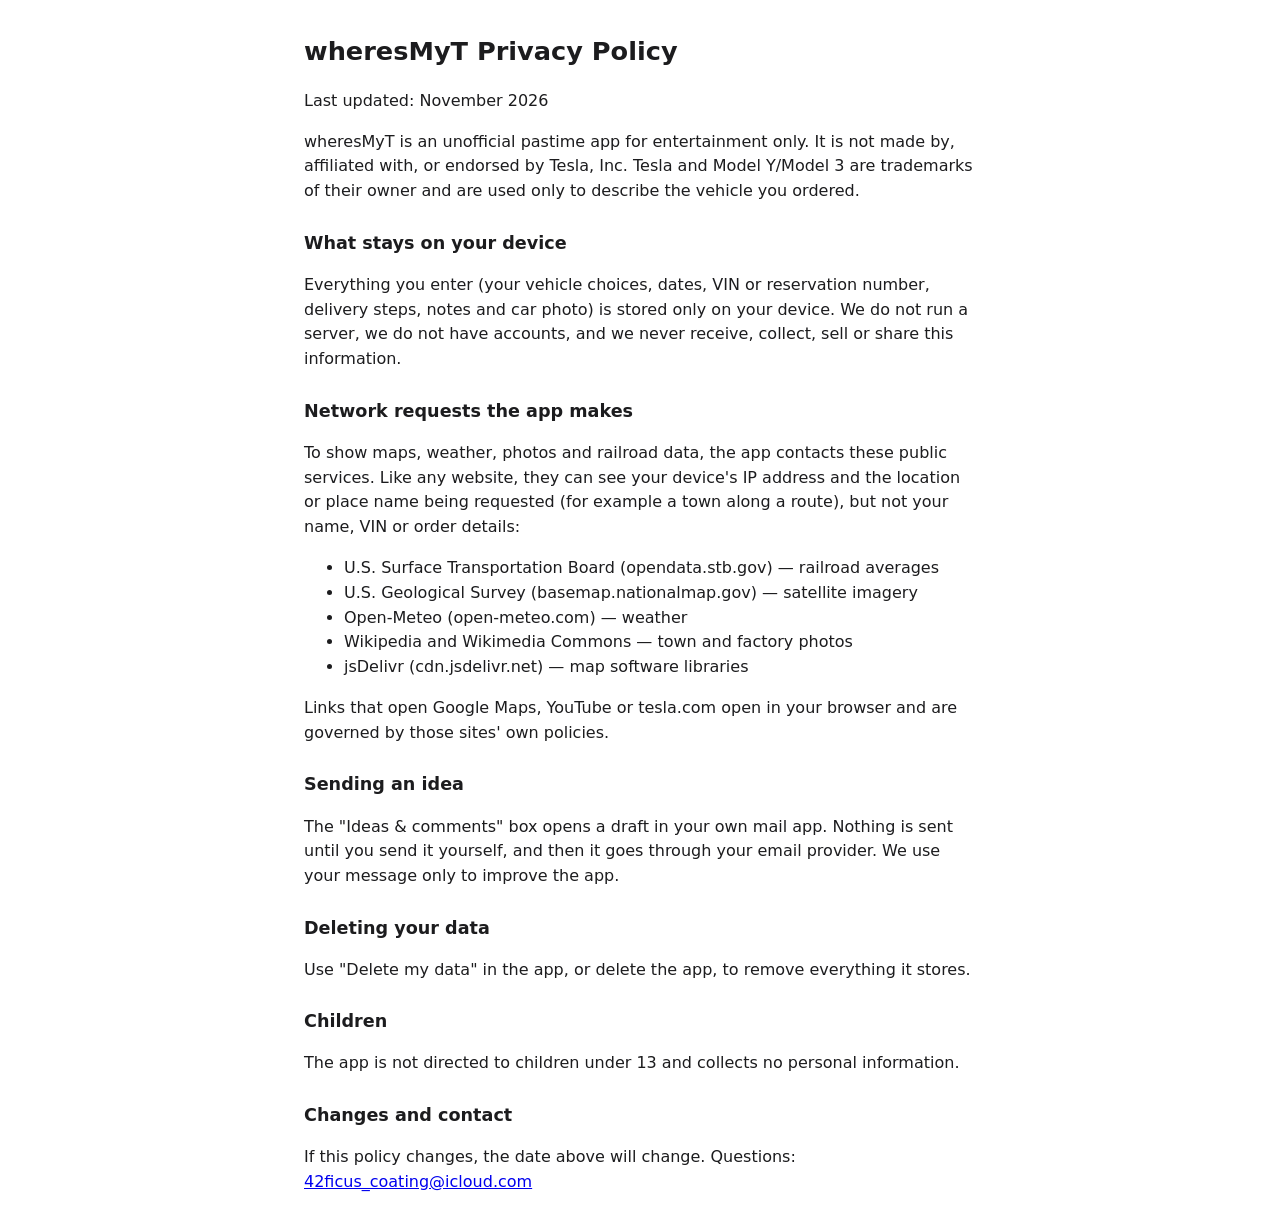
==== privacy.html @ 3daa987d "wheresMyT support and privacy pages Co-Authored-By: Claude Sonnet 5.5 <noreply@anthropic.com>" ====
<!doctype html>
<html lang="en">
<head>
<meta charset="utf-8">
<meta name="viewport" content="width=device-width, initial-scale=1">
<title>wheresMyT Privacy Policy</title>
<style>
  body { font: 16px/1.55 -apple-system, system-ui, Segoe UI, Roboto, sans-serif; max-width: 42rem; margin: 2rem auto; padding: 0 1rem; color: #1c1c1e; }
  h1 { font-size: 1.6rem; } h2 { font-size: 1.1rem; margin-top: 1.6rem; }
  @media (prefers-color-scheme: dark) { body { background: #111; color: #eee; } a { color: #8ab4ff; } }
</style>
</head>
<body>
<h1>wheresMyT Privacy Policy</h1>
<p>Last updated: November 2026</p>

<p>wheresMyT is an unofficial pastime app for entertainment only. It is not made by, affiliated with, or endorsed by Tesla, Inc. Tesla and Model Y/Model 3 are trademarks of their owner and are used only to describe the vehicle you ordered.</p>

<h2>What stays on your device</h2>
<p>Everything you enter (your vehicle choices, dates, VIN or reservation number, delivery steps, notes and car photo) is stored only on your device. We do not run a server, we do not have accounts, and we never receive, collect, sell or share this information.</p>

<h2>Network requests the app makes</h2>
<p>To show maps, weather, photos and railroad data, the app contacts these public services. Like any website, they can see your device's IP address and the location or place name being requested (for example a town along a route), but not your name, VIN or order details:</p>
<ul>
  <li>U.S. Surface Transportation Board (opendata.stb.gov) &mdash; railroad averages</li>
  <li>U.S. Geological Survey (basemap.nationalmap.gov) &mdash; satellite imagery</li>
  <li>Open-Meteo (open-meteo.com) &mdash; weather</li>
  <li>Wikipedia and Wikimedia Commons &mdash; town and factory photos</li>
  <li>jsDelivr (cdn.jsdelivr.net) &mdash; map software libraries</li>
</ul>
<p>Links that open Google Maps, YouTube or tesla.com open in your browser and are governed by those sites' own policies.</p>

<h2>Sending an idea</h2>
<p>The "Ideas &amp; comments" box opens a draft in your own mail app. Nothing is sent until you send it yourself, and then it goes through your email provider. We use your message only to improve the app.</p>

<h2>Deleting your data</h2>
<p>Use "Delete my data" in the app, or delete the app, to remove everything it stores.</p>

<h2>Children</h2>
<p>The app is not directed to children under 13 and collects no personal information.</p>

<h2>Changes and contact</h2>
<p>If this policy changes, the date above will change. Questions: <a href="mailto:42ficus_coating@icloud.com">42ficus_coating@icloud.com</a></p>
</body>
</html>
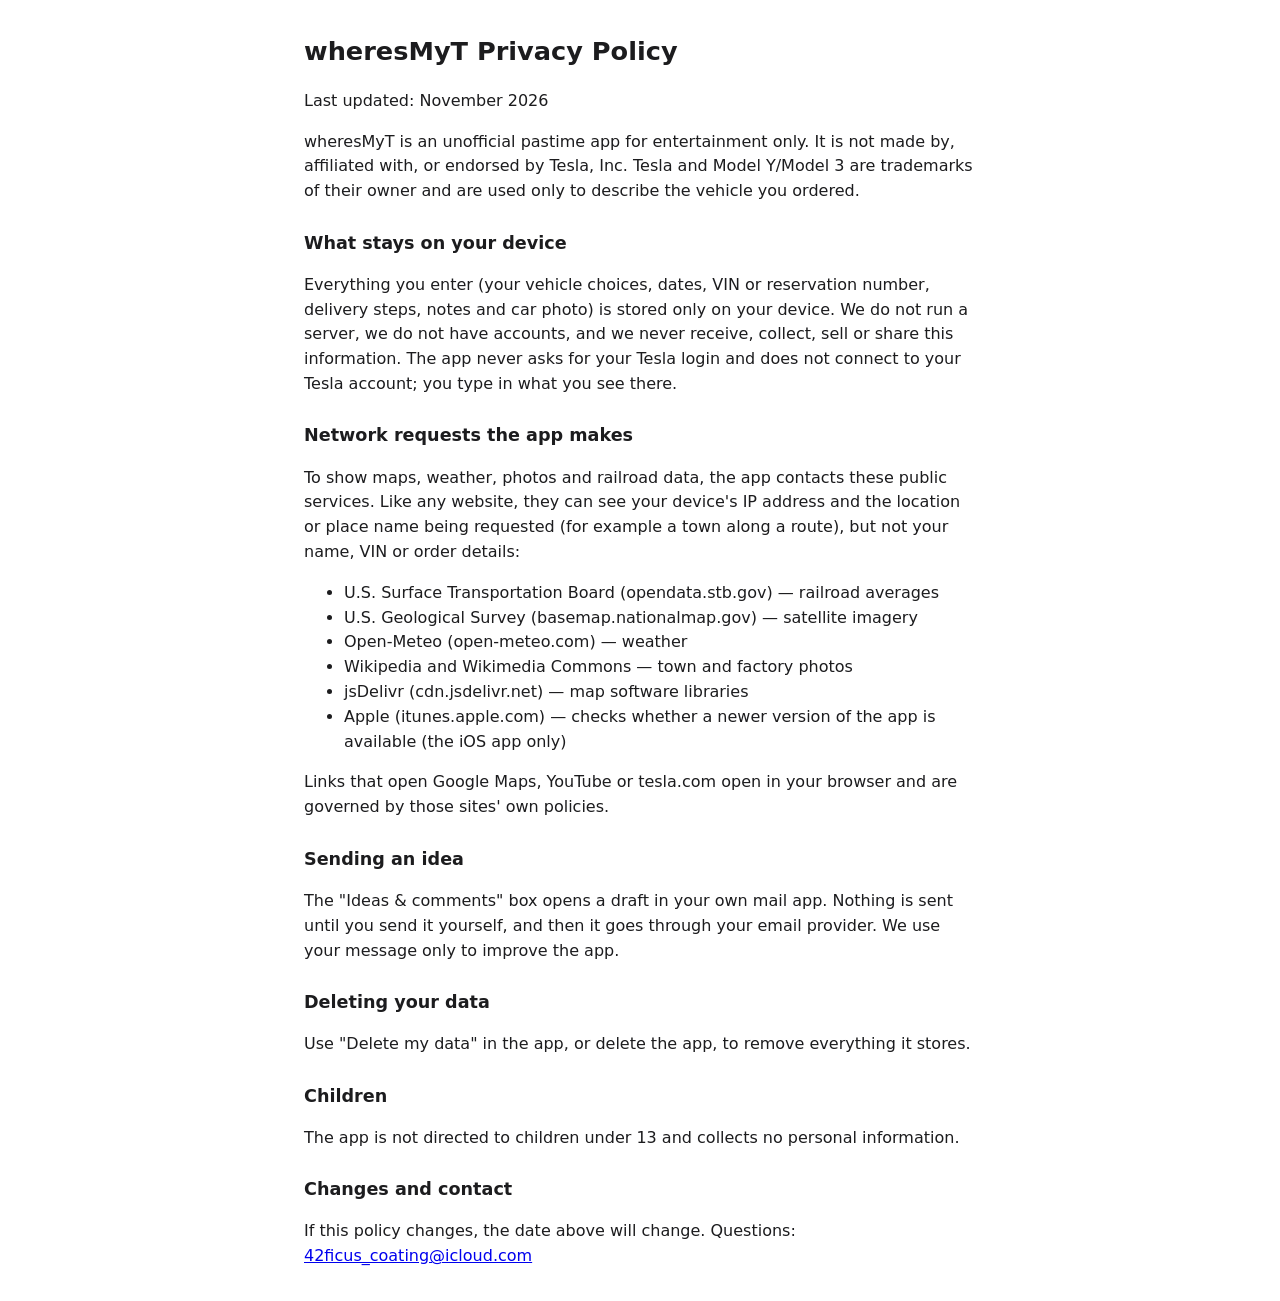
==== commit dd517328: "Privacy page: no Tesla login, and the App Store version check Co-Authored-By: Claude Sonnet 5.5 <nor" ====
--- a/privacy.html
+++ b/privacy.html
@@ -17,7 +17,7 @@
 <p>wheresMyT is an unofficial pastime app for entertainment only. It is not made by, affiliated with, or endorsed by Tesla, Inc. Tesla and Model Y/Model 3 are trademarks of their owner and are used only to describe the vehicle you ordered.</p>
 
 <h2>What stays on your device</h2>
-<p>Everything you enter (your vehicle choices, dates, VIN or reservation number, delivery steps, notes and car photo) is stored only on your device. We do not run a server, we do not have accounts, and we never receive, collect, sell or share this information.</p>
+<p>Everything you enter (your vehicle choices, dates, VIN or reservation number, delivery steps, notes and car photo) is stored only on your device. We do not run a server, we do not have accounts, and we never receive, collect, sell or share this information. The app never asks for your Tesla login and does not connect to your Tesla account; you type in what you see there.</p>
 
 <h2>Network requests the app makes</h2>
 <p>To show maps, weather, photos and railroad data, the app contacts these public services. Like any website, they can see your device's IP address and the location or place name being requested (for example a town along a route), but not your name, VIN or order details:</p>
@@ -27,6 +27,7 @@
   <li>Open-Meteo (open-meteo.com) &mdash; weather</li>
   <li>Wikipedia and Wikimedia Commons &mdash; town and factory photos</li>
   <li>jsDelivr (cdn.jsdelivr.net) &mdash; map software libraries</li>
+  <li>Apple (itunes.apple.com) &mdash; checks whether a newer version of the app is available (the iOS app only)</li>
 </ul>
 <p>Links that open Google Maps, YouTube or tesla.com open in your browser and are governed by those sites' own policies.</p>
 
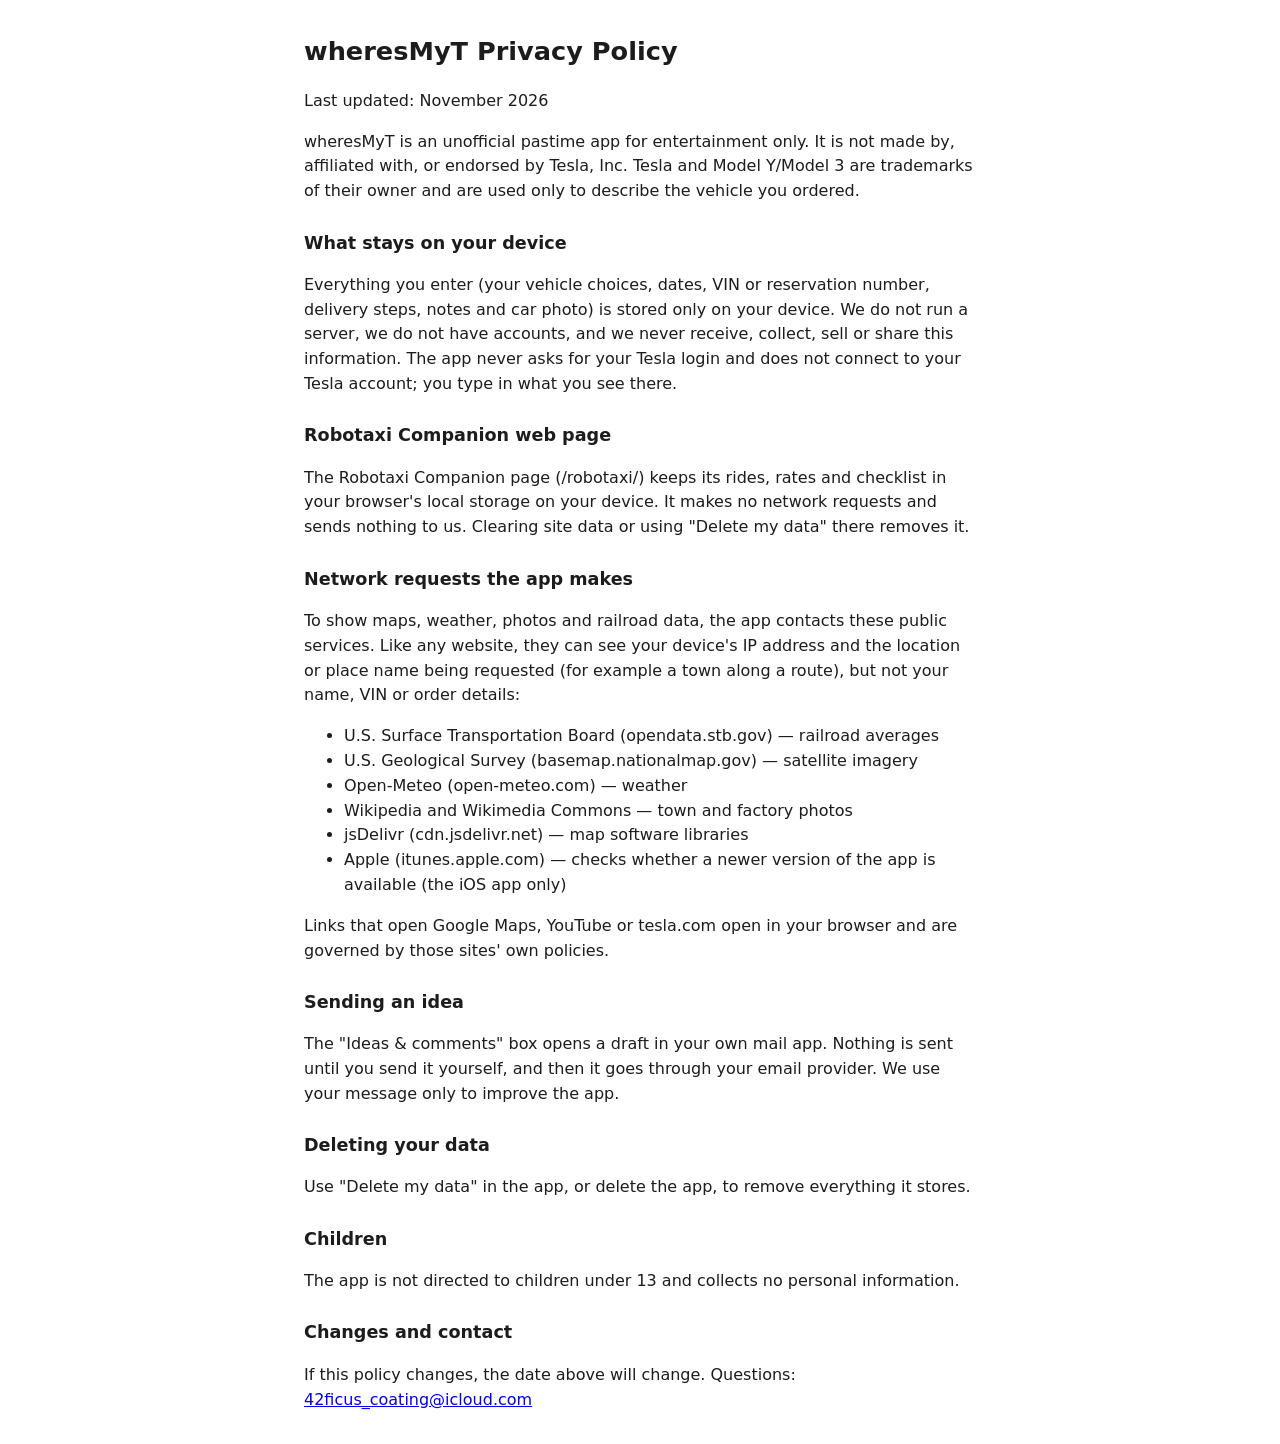
==== commit 7092602c: "Add Robotaxi Companion web page: ride log, fare estimator, checklist Co-Authored-By: Claude Sonnet 5" ====
--- a/privacy.html
+++ b/privacy.html
@@ -18,6 +18,9 @@
 
 <h2>What stays on your device</h2>
 <p>Everything you enter (your vehicle choices, dates, VIN or reservation number, delivery steps, notes and car photo) is stored only on your device. We do not run a server, we do not have accounts, and we never receive, collect, sell or share this information. The app never asks for your Tesla login and does not connect to your Tesla account; you type in what you see there.</p>
+
+<h2>Robotaxi Companion web page</h2>
+<p>The Robotaxi Companion page (/robotaxi/) keeps its rides, rates and checklist in your browser's local storage on your device. It makes no network requests and sends nothing to us. Clearing site data or using "Delete my data" there removes it.</p>
 
 <h2>Network requests the app makes</h2>
 <p>To show maps, weather, photos and railroad data, the app contacts these public services. Like any website, they can see your device's IP address and the location or place name being requested (for example a town along a route), but not your name, VIN or order details:</p>
